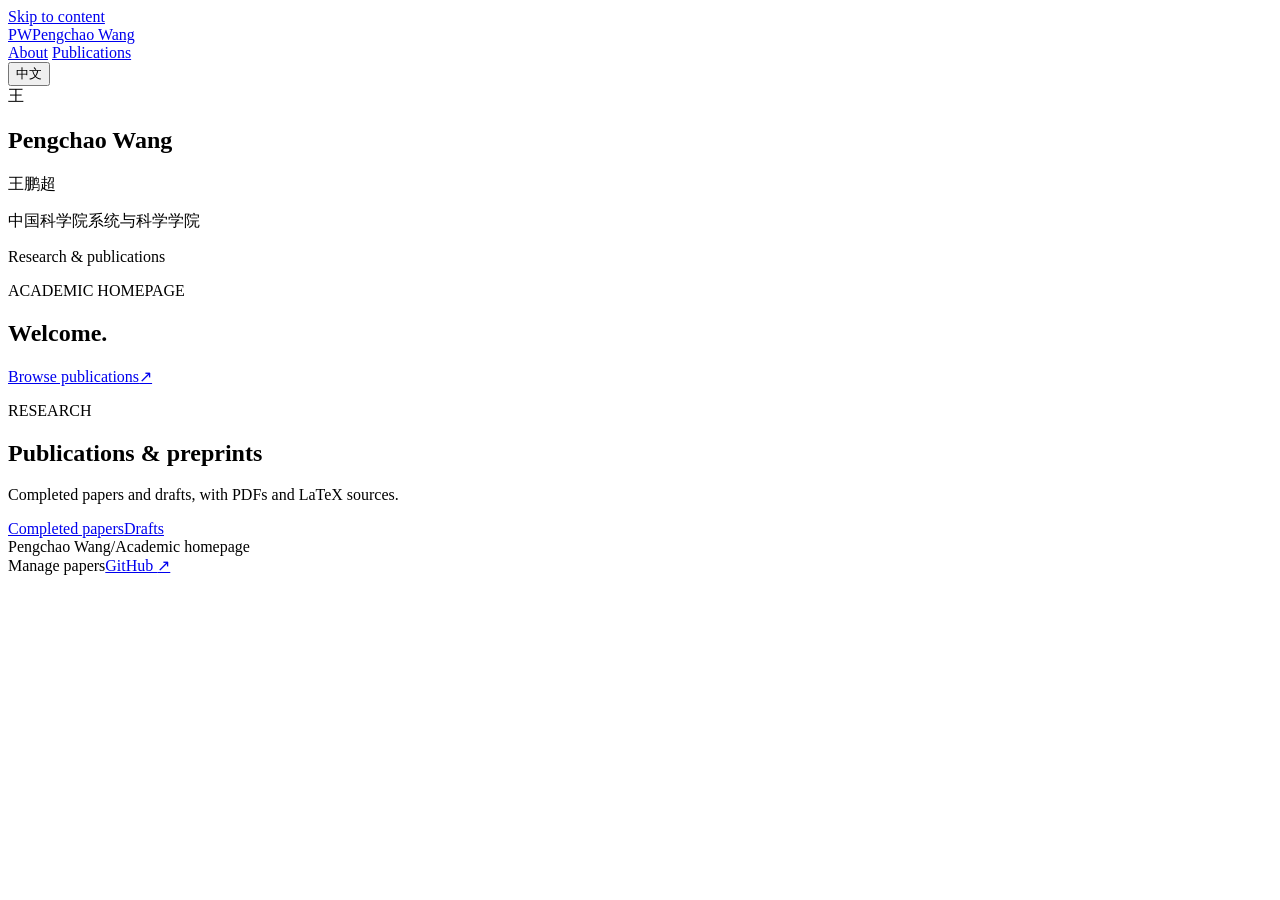
==== index.html @ 329891ac "Add files via upload" ====
<!doctype html>
<html lang="en">
<head>
  <meta charset="utf-8">
  <meta name="viewport" content="width=device-width,initial-scale=1">
  <meta name="description" content="Academic homepage of Pengchao Wang (王鹏超), with research papers and preprints.">
  <meta name="theme-color" content="#183f37">
  <title>Pengchao Wang · Research & Publications</title>
  <link rel="icon" href="assets/favicon.svg" type="image/svg+xml">
  <link rel="stylesheet" href="assets/style.css">
  <script src="profile.js" defer></script>
  <script src="publications.js" defer></script>
  <script src="assets/main.js" defer></script>
</head>
<body>
  <a class="skip-link" href="#main" data-text="skip">Skip to content</a>
  <header class="topbar">
    <a class="wordmark" href="#about" aria-label="Pengchao Wang homepage"><span class="mark" aria-hidden="true">PW</span><span id="header-name">Pengchao Wang</span></a>
    <div class="topbar-right">
      <nav aria-label="Main navigation" data-aria="nav">
        <a href="#about" data-text="navAbout">About</a>
        <a href="#publications" data-text="navPapers">Publications</a>
      </nav>
      <button id="language-button" class="language-button" type="button" aria-label="切换为中文">中文</button>
    </div>
  </header>
  <main id="main" class="layout">
    <aside class="profile-panel" aria-label="Profile" data-aria="profile">
      <div class="portrait" aria-hidden="true"><span>王</span><i></i></div>
      <h1 id="profile-name">Pengchao Wang</h1>
      <p id="alternate-name" class="alternate-name" lang="zh">王鹏超</p>
      <p id="affiliation" class="affiliation" lang="zh-CN">中国科学院系统与科学学院</p>
      <p id="role" class="role" hidden></p>
      <div id="profile-links" class="profile-links"></div>
      <div class="sidebar-note"><span class="note-line"></span><span data-text="sidebarNote">Research & publications</span></div>
    </aside>
    <div class="main-column">
      <section id="about" class="about-section" aria-labelledby="about-title">
        <p class="eyebrow" data-text="eyebrow">ACADEMIC HOMEPAGE</p>
        <h2 id="about-title" data-text="aboutTitle">Welcome.</h2>
        <p id="bio" class="bio"></p>
        <div id="research-interests" class="research-interests" hidden></div>
        <a class="text-link browse-link" href="#publications"><span data-text="browse">Browse publications</span><span aria-hidden="true">↗</span></a>
      </section>
      <section id="publications" class="publications-section" aria-labelledby="publications-title">
        <div class="section-heading"><div><p class="eyebrow" data-text="papersEyebrow">RESEARCH</p><h2 id="publications-title" data-text="papersTitle">Publications & preprints</h2></div><span id="paper-count" class="paper-count"></span></div>
        <p class="section-intro" data-text="papersIntro">Completed papers and drafts, with PDFs and LaTeX sources.</p>
        <nav class="category-nav" aria-label="Paper categories" data-aria="categories"><a href="#completed-papers" data-text="completedTitle">Completed papers</a><a href="#draft-papers" data-text="draftsTitle">Drafts</a></nav>
        <div id="publication-list"></div>
        <noscript><p>JavaScript is needed to display the paper list. You can also <a href="https://arxiv.org/search/?query=Pengchao+Wang&searchtype=author" rel="noopener noreferrer">find papers on arXiv</a>.</p></noscript>
      </section>
      <footer><span id="footer-name">Pengchao Wang</span><span class="footer-separator" aria-hidden="true">/</span><span data-text="footerNote">Academic homepage</span><div class="footer-links"><a id="manage-papers" rel="noopener noreferrer" target="_blank" data-text="manage">Manage papers</a><a href="https://github.com/Blowa-hub" rel="noopener noreferrer" target="_blank">GitHub <span aria-hidden="true">↗</span></a></div></footer>
    </div>
  </main>
  <dialog id="citation-dialog" aria-labelledby="citation-title"><div class="dialog-heading"><h2 id="citation-title" data-text="citationTitle">Cite this paper</h2><button id="close-citation" class="close-button" type="button" aria-label="Close" data-aria="close">×</button></div><p class="citation-note" data-text="citationNote">BibTeX</p><textarea id="citation-text" readonly aria-label="BibTeX citation" lang="en"></textarea><div class="dialog-bottom"><p id="copy-status" role="status" aria-live="polite"></p><button id="copy-citation" class="primary-button" type="button" data-text="copy">Copy citation</button></div></dialog>
</body>
</html>
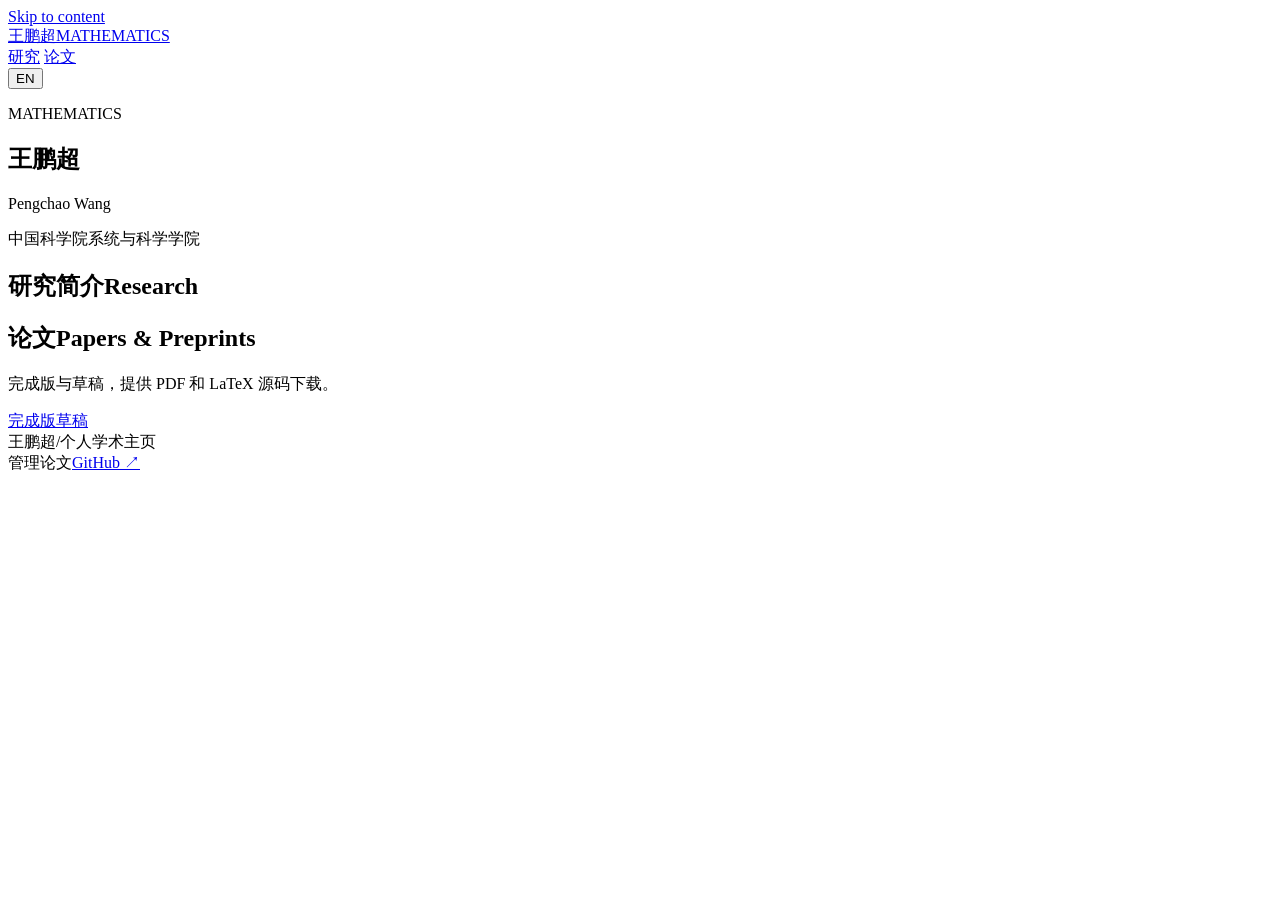
==== commit 07dfb9d9: "Add files via upload" ====
--- a/index.html
+++ b/index.html
@@ -1,11 +1,12 @@
 <!doctype html>
-<html lang="en">
+<html lang="zh-CN">
 <head>
   <meta charset="utf-8">
   <meta name="viewport" content="width=device-width,initial-scale=1">
   <meta name="description" content="Academic homepage of Pengchao Wang (王鹏超), with research papers and preprints.">
-  <meta name="theme-color" content="#183f37">
-  <title>Pengchao Wang · Research & Publications</title>
+  <meta name="theme-color" content="#2257a3">
+  <meta name="color-scheme" content="light">
+  <title>王鹏超 · Pengchao Wang</title>
   <link rel="icon" href="assets/favicon.svg" type="image/svg+xml">
   <link rel="stylesheet" href="assets/style.css">
   <script src="profile.js" defer></script>
@@ -15,41 +16,38 @@
 <body>
   <a class="skip-link" href="#main" data-text="skip">Skip to content</a>
   <header class="topbar">
-    <a class="wordmark" href="#about" aria-label="Pengchao Wang homepage"><span class="mark" aria-hidden="true">PW</span><span id="header-name">Pengchao Wang</span></a>
+    <a class="wordmark" href="#about" aria-label="王鹏超的学术主页"><span id="header-name">王鹏超</span><span class="brand-label" lang="en">MATHEMATICS</span></a>
     <div class="topbar-right">
       <nav aria-label="Main navigation" data-aria="nav">
-        <a href="#about" data-text="navAbout">About</a>
-        <a href="#publications" data-text="navPapers">Publications</a>
+        <a href="#about" data-text="navAbout">研究</a>
+        <a href="#publications" data-text="navPapers">论文</a>
       </nav>
-      <button id="language-button" class="language-button" type="button" aria-label="切换为中文">中文</button>
+      <button id="language-button" class="language-button" type="button" aria-label="Switch to English" lang="en">EN</button>
     </div>
   </header>
   <main id="main" class="layout">
     <aside class="profile-panel" aria-label="Profile" data-aria="profile">
-      <div class="portrait" aria-hidden="true"><span>王</span><i></i></div>
-      <h1 id="profile-name">Pengchao Wang</h1>
-      <p id="alternate-name" class="alternate-name" lang="zh">王鹏超</p>
+      <p class="eyebrow" lang="en">MATHEMATICS</p>
+      <h1 id="profile-name">王鹏超</h1>
+      <p id="alternate-name" class="alternate-name" lang="en">Pengchao Wang</p>
       <p id="affiliation" class="affiliation" lang="zh-CN">中国科学院系统与科学学院</p>
       <p id="role" class="role" hidden></p>
+      <div id="research-interests" class="research-interests" hidden></div>
       <div id="profile-links" class="profile-links"></div>
-      <div class="sidebar-note"><span class="note-line"></span><span data-text="sidebarNote">Research & publications</span></div>
     </aside>
     <div class="main-column">
       <section id="about" class="about-section" aria-labelledby="about-title">
-        <p class="eyebrow" data-text="eyebrow">ACADEMIC HOMEPAGE</p>
-        <h2 id="about-title" data-text="aboutTitle">Welcome.</h2>
+        <div class="section-heading"><h2 id="about-title"><span data-text="aboutTitle">研究简介</span><span class="section-subtitle" data-text="aboutSubtitle" lang="en">Research</span></h2></div>
         <p id="bio" class="bio"></p>
-        <div id="research-interests" class="research-interests" hidden></div>
-        <a class="text-link browse-link" href="#publications"><span data-text="browse">Browse publications</span><span aria-hidden="true">↗</span></a>
       </section>
       <section id="publications" class="publications-section" aria-labelledby="publications-title">
-        <div class="section-heading"><div><p class="eyebrow" data-text="papersEyebrow">RESEARCH</p><h2 id="publications-title" data-text="papersTitle">Publications & preprints</h2></div><span id="paper-count" class="paper-count"></span></div>
-        <p class="section-intro" data-text="papersIntro">Completed papers and drafts, with PDFs and LaTeX sources.</p>
-        <nav class="category-nav" aria-label="Paper categories" data-aria="categories"><a href="#completed-papers" data-text="completedTitle">Completed papers</a><a href="#draft-papers" data-text="draftsTitle">Drafts</a></nav>
+        <div class="section-heading"><h2 id="publications-title"><span data-text="papersTitle">论文</span><span class="section-subtitle" data-text="papersSubtitle" lang="en">Papers &amp; Preprints</span></h2><span id="paper-count" class="paper-count"></span></div>
+        <p class="section-intro" data-text="papersIntro">完成版与草稿，提供 PDF 和 LaTeX 源码下载。</p>
+        <nav class="category-nav" aria-label="论文分类" data-aria="categories"><a href="#completed-papers" data-text="completedTitle">完成版</a><a href="#draft-papers" data-text="draftsTitle">草稿</a></nav>
         <div id="publication-list"></div>
         <noscript><p>JavaScript is needed to display the paper list. You can also <a href="https://arxiv.org/search/?query=Pengchao+Wang&searchtype=author" rel="noopener noreferrer">find papers on arXiv</a>.</p></noscript>
       </section>
-      <footer><span id="footer-name">Pengchao Wang</span><span class="footer-separator" aria-hidden="true">/</span><span data-text="footerNote">Academic homepage</span><div class="footer-links"><a id="manage-papers" rel="noopener noreferrer" target="_blank" data-text="manage">Manage papers</a><a href="https://github.com/Blowa-hub" rel="noopener noreferrer" target="_blank">GitHub <span aria-hidden="true">↗</span></a></div></footer>
+      <footer><span id="footer-name">王鹏超</span><span class="footer-separator" aria-hidden="true">/</span><span data-text="footerNote">个人学术主页</span><div class="footer-links"><a id="manage-papers" rel="noopener noreferrer" target="_blank" data-text="manage">管理论文</a><a href="https://github.com/Blowa-hub" rel="noopener noreferrer" target="_blank">GitHub <span aria-hidden="true">↗</span></a></div></footer>
     </div>
   </main>
   <dialog id="citation-dialog" aria-labelledby="citation-title"><div class="dialog-heading"><h2 id="citation-title" data-text="citationTitle">Cite this paper</h2><button id="close-citation" class="close-button" type="button" aria-label="Close" data-aria="close">×</button></div><p class="citation-note" data-text="citationNote">BibTeX</p><textarea id="citation-text" readonly aria-label="BibTeX citation" lang="en"></textarea><div class="dialog-bottom"><p id="copy-status" role="status" aria-live="polite"></p><button id="copy-citation" class="primary-button" type="button" data-text="copy">Copy citation</button></div></dialog>
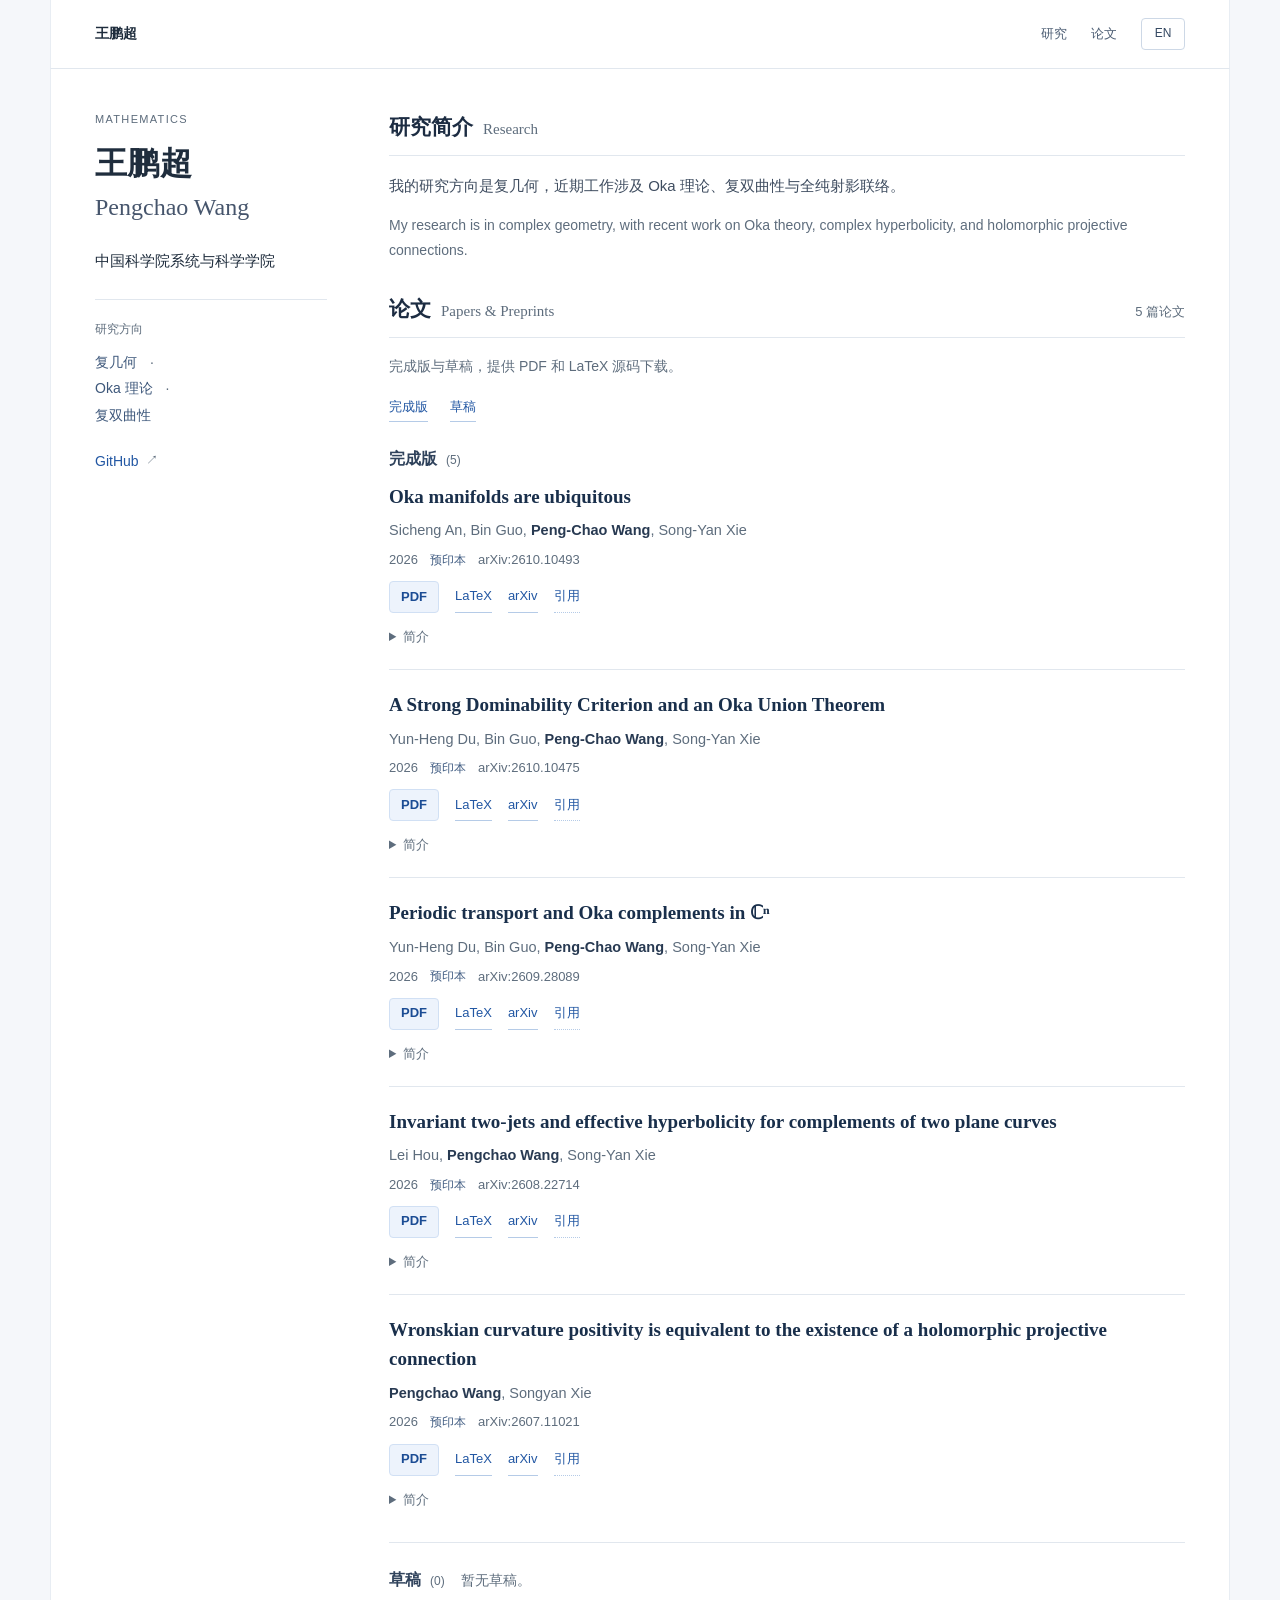
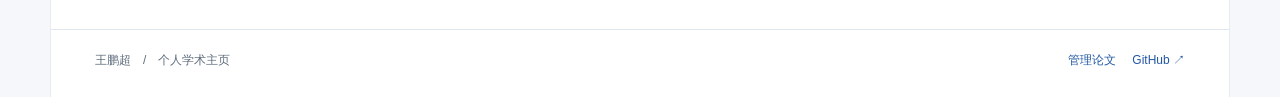
==== commit 2eef53ad: "Add files via upload" ====
--- a/index.html
+++ b/index.html
@@ -1,55 +1,587 @@
-<!doctype html>
-<html lang="zh-CN">
-<head>
-  <meta charset="utf-8">
-  <meta name="viewport" content="width=device-width,initial-scale=1">
-  <meta name="description" content="Academic homepage of Pengchao Wang (王鹏超), with research papers and preprints.">
-  <meta name="theme-color" content="#2257a3">
-  <meta name="color-scheme" content="light">
-  <title>王鹏超 · Pengchao Wang</title>
-  <link rel="icon" href="assets/favicon.svg" type="image/svg+xml">
-  <link rel="stylesheet" href="assets/style.css">
-  <script src="profile.js" defer></script>
-  <script src="publications.js" defer></script>
-  <script src="assets/main.js" defer></script>
-</head>
-<body>
-  <a class="skip-link" href="#main" data-text="skip">Skip to content</a>
-  <header class="topbar">
-    <a class="wordmark" href="#about" aria-label="王鹏超的学术主页"><span id="header-name">王鹏超</span><span class="brand-label" lang="en">MATHEMATICS</span></a>
-    <div class="topbar-right">
-      <nav aria-label="Main navigation" data-aria="nav">
-        <a href="#about" data-text="navAbout">研究</a>
-        <a href="#publications" data-text="navPapers">论文</a>
-      </nav>
-      <button id="language-button" class="language-button" type="button" aria-label="Switch to English" lang="en">EN</button>
-    </div>
-  </header>
-  <main id="main" class="layout">
-    <aside class="profile-panel" aria-label="Profile" data-aria="profile">
-      <p class="eyebrow" lang="en">MATHEMATICS</p>
-      <h1 id="profile-name">王鹏超</h1>
-      <p id="alternate-name" class="alternate-name" lang="en">Pengchao Wang</p>
-      <p id="affiliation" class="affiliation" lang="zh-CN">中国科学院系统与科学学院</p>
-      <p id="role" class="role" hidden></p>
-      <div id="research-interests" class="research-interests" hidden></div>
-      <div id="profile-links" class="profile-links"></div>
-    </aside>
-    <div class="main-column">
-      <section id="about" class="about-section" aria-labelledby="about-title">
-        <div class="section-heading"><h2 id="about-title"><span data-text="aboutTitle">研究简介</span><span class="section-subtitle" data-text="aboutSubtitle" lang="en">Research</span></h2></div>
-        <p id="bio" class="bio"></p>
-      </section>
-      <section id="publications" class="publications-section" aria-labelledby="publications-title">
-        <div class="section-heading"><h2 id="publications-title"><span data-text="papersTitle">论文</span><span class="section-subtitle" data-text="papersSubtitle" lang="en">Papers &amp; Preprints</span></h2><span id="paper-count" class="paper-count"></span></div>
-        <p class="section-intro" data-text="papersIntro">完成版与草稿，提供 PDF 和 LaTeX 源码下载。</p>
-        <nav class="category-nav" aria-label="论文分类" data-aria="categories"><a href="#completed-papers" data-text="completedTitle">完成版</a><a href="#draft-papers" data-text="draftsTitle">草稿</a></nav>
-        <div id="publication-list"></div>
-        <noscript><p>JavaScript is needed to display the paper list. You can also <a href="https://arxiv.org/search/?query=Pengchao+Wang&searchtype=author" rel="noopener noreferrer">find papers on arXiv</a>.</p></noscript>
-      </section>
-      <footer><span id="footer-name">王鹏超</span><span class="footer-separator" aria-hidden="true">/</span><span data-text="footerNote">个人学术主页</span><div class="footer-links"><a id="manage-papers" rel="noopener noreferrer" target="_blank" data-text="manage">管理论文</a><a href="https://github.com/Blowa-hub" rel="noopener noreferrer" target="_blank">GitHub <span aria-hidden="true">↗</span></a></div></footer>
-    </div>
-  </main>
-  <dialog id="citation-dialog" aria-labelledby="citation-title"><div class="dialog-heading"><h2 id="citation-title" data-text="citationTitle">Cite this paper</h2><button id="close-citation" class="close-button" type="button" aria-label="Close" data-aria="close">×</button></div><p class="citation-note" data-text="citationNote">BibTeX</p><textarea id="citation-text" readonly aria-label="BibTeX citation" lang="en"></textarea><div class="dialog-bottom"><p id="copy-status" role="status" aria-live="polite"></p><button id="copy-citation" class="primary-button" type="button" data-text="copy">Copy citation</button></div></dialog>
-</body>
-</html>
+<!doctype html>
+<html lang="zh-CN">
+<head>
+  <meta charset="utf-8">
+  <meta name="viewport" content="width=device-width,initial-scale=1">
+  <meta name="description" content="Academic homepage of Pengchao Wang (王鹏超), with research papers and preprints.">
+  <meta name="theme-color" content="#2257a3">
+  <meta name="color-scheme" content="light">
+  <title>王鹏超 · Pengchao Wang</title>
+  <link rel="icon" href="[data-uri]" type="image/svg+xml">
+  <style>
+:root {
+  --page: #f5f7fa;
+  --paper: #ffffff;
+  --ink: #1f2d3d;
+  --muted: #5e6d7d;
+  --blue: #2257a3;
+  --line: #e1e7ee;
+  --soft: #edf3fc;
+  --serif: Georgia, "Times New Roman", serif;
+  --sans: -apple-system, BlinkMacSystemFont, "Segoe UI", "Microsoft YaHei", "PingFang SC", Arial, sans-serif;
+}
+
+* { box-sizing: border-box; }
+html { scroll-padding-top: 24px; }
+body {
+  margin: 0;
+  background: var(--page);
+  color: var(--ink);
+  font-family: var(--sans);
+  font-size: 15px;
+  line-height: 1.8;
+}
+a { color: var(--blue); text-decoration: none; text-underline-offset: 4px; }
+a:hover { text-decoration: underline; }
+button, textarea { font: inherit; }
+button { cursor: pointer; }
+a, button, summary { touch-action: manipulation; }
+:focus-visible { outline: 2px solid var(--blue); outline-offset: 4px; }
+::selection { background: #dbe8fb; }
+[hidden] { display: none !important; }
+
+.skip-link {
+  position: fixed;
+  left: 20px;
+  top: -100px;
+  z-index: 10;
+  background: var(--blue);
+  color: #fff;
+  padding: 9px 16px;
+}
+.skip-link:focus { top: 12px; }
+
+.topbar, .layout, .site-footer {
+  max-width: 1180px;
+  margin: 0 auto;
+  background: var(--paper);
+  border-inline: 1px solid #e8edf3;
+}
+.topbar {
+  display: flex;
+  justify-content: space-between;
+  align-items: center;
+  gap: 24px;
+  padding: 18px 44px;
+  border-bottom: 1px solid var(--line);
+}
+.wordmark {
+  display: inline-flex;
+  align-items: center;
+  gap: 10px;
+  color: var(--ink);
+  font-size: 14px;
+  font-weight: 600;
+}
+.wordmark:hover { text-decoration: none; }
+.brand-label { color: var(--muted); font-size: 10px; font-weight: 400; letter-spacing: .08em; }
+.mark {
+  display: grid;
+  place-items: center;
+  width: 28px;
+  height: 28px;
+  background: var(--soft);
+  border-radius: 4px;
+  color: var(--blue);
+  font-size: 11px;
+  letter-spacing: .02em;
+}
+.topbar-right { display: flex; align-items: center; gap: 24px; }
+.topbar nav { display: flex; align-items: center; gap: 24px; font-size: 13px; }
+.topbar nav a { color: #4d5e74; }
+.topbar nav a:hover { color: var(--blue); }
+.language-button {
+  min-width: 44px;
+  min-height: 32px;
+  padding: 3px 10px;
+  border: 1px solid #cdd8e6;
+  border-radius: 4px;
+  background: #fff;
+  color: #344862;
+  font-size: 12px;
+}
+.language-button:hover { background: var(--soft); border-color: #9db8dd; }
+
+.layout {
+  display: grid;
+  grid-template-columns: minmax(0, 232px) minmax(0, 1fr);
+  gap: 62px;
+  min-height: calc(100vh - 145px);
+  padding: 42px 44px 36px;
+}
+.profile-panel { align-self: start; position: sticky; top: 30px; }
+.eyebrow {
+  margin: 0 0 12px;
+  color: var(--muted);
+  font-size: 11px;
+  font-weight: 500;
+  line-height: 1.6;
+  letter-spacing: .12em;
+}
+.profile-panel h1 {
+  margin: 0;
+  font-size: 32px;
+  line-height: 1.4;
+  font-weight: 600;
+  letter-spacing: .015em;
+  overflow-wrap: anywhere;
+}
+.alternate-name {
+  margin: 4px 0 22px;
+  color: #46556c;
+  font-family: var(--serif);
+  font-size: 24px;
+  line-height: 1.5;
+}
+.alternate-name:lang(zh) { font-family: var(--sans); font-size: 24px; }
+.affiliation { margin: 0; font-size: 15px; line-height: 1.85; overflow-wrap: anywhere; }
+.role { margin: 8px 0 0; color: var(--muted); font-size: 14px; }
+.profile-research { margin-top: 24px; padding-top: 19px; border-top: 1px solid var(--line); }
+.profile-caption { margin: 0 0 8px; color: var(--muted); font-size: 12px; }
+.profile-research .research-interests { display: block; margin-top: 0; padding-top: 0; border-top: 0; }
+.profile-research .interest-tag { display: block; font-size: 14px; line-height: 1.9; }
+.profile-research .interest-tag::after { content: none; }
+.research-interests {
+  display: flex;
+  flex-wrap: wrap;
+  gap: 5px 10px;
+  margin-top: 20px;
+  padding-top: 18px;
+  border-top: 1px solid var(--line);
+}
+.interest-tag { color: #3e587b; font-size: 13px; line-height: 1.7; }
+.interest-tag:not(:last-child)::after { content: " ·"; margin-left: 9px; color: var(--muted); }
+.profile-links {
+  display: flex;
+  flex-direction: column;
+  align-items: flex-start;
+  gap: 6px;
+  margin-top: 20px;
+  font-size: 14px;
+  overflow-wrap: anywhere;
+}
+.profile-links a { display: inline-flex; align-items: center; gap: 7px; }
+.external-arrow { color: var(--muted); font-size: 12px; }
+
+.main-column { min-width: 0; }
+.about-section { padding: 0 0 30px; }
+.about-section > h2, .section-heading {
+  padding-bottom: 12px;
+  border-bottom: 1px solid var(--line);
+  margin-bottom: 16px;
+}
+.about-section h2, .section-heading h2 {
+  margin-top: 0;
+  color: #1c2c42;
+  font-family: var(--sans);
+  font-size: 21px;
+  font-weight: 600;
+  line-height: 1.5;
+  letter-spacing: 0;
+}
+.section-heading h2 { margin-bottom: 0; }
+.section-subtitle {
+  display: inline-block;
+  margin-left: 10px;
+  color: var(--muted);
+  font-family: var(--serif);
+  font-size: 15px;
+  font-weight: 400;
+  line-height: 1.6;
+  letter-spacing: 0;
+}
+.bio { margin: 0; font-size: 15px; line-height: 1.9; color: #3f4d60; }
+.alternate-bio { margin: 13px 0 0; color: var(--muted); font-size: 14px; line-height: 1.8; }
+.bio + .bio { margin-top: 12px; }
+.about-section .research-interests { margin-top: 16px; padding-top: 0; border: 0; }
+.text-link { display: inline-flex; align-items: center; gap: 9px; font-size: 14px; }
+.publications-section { padding-top: 0; }
+.section-heading { display: flex; justify-content: space-between; align-items: baseline; gap: 16px; }
+.section-heading .eyebrow { margin-bottom: 6px; }
+.paper-count { color: var(--muted); font-size: 13px; white-space: nowrap; }
+.section-intro { margin: 0 0 16px; color: var(--muted); font-size: 14px; line-height: 1.8; }
+
+.category-nav {
+  display: flex;
+  flex-wrap: wrap;
+  gap: 22px;
+  margin: 0 0 24px;
+  font-size: 13px;
+}
+.category-nav a { padding-bottom: 3px; border-bottom: 1px solid #b5cbe7; }
+.category-nav a:hover { border-color: var(--blue); text-decoration: none; }
+.category-heading { display: flex; align-items: baseline; gap: 9px; margin-bottom: 10px; }
+.category-heading h3 { margin: 0; color: #30435c; font-size: 16px; font-weight: 600; line-height: 1.6; }
+.category-count { color: var(--muted); font-size: 12px; line-height: 1.5; }
+.category-count::before { content: "("; }
+.category-count::after { content: ")"; }
+.paper-category + .paper-category { margin-top: 30px; padding-top: 24px; border-top: 1px solid var(--line); }
+.paper-category.is-empty { display: flex; flex-wrap: wrap; align-items: baseline; gap: 16px; }
+.paper-category.is-empty .category-heading { margin-bottom: 0; }
+.paper-category.is-empty .category-empty { padding: 0; }
+.category-empty, .empty-state { margin: 0; padding: 4px 0 10px; font-size: 14px; color: var(--muted); }
+
+.year-group { margin: 0; padding: 0; }
+.year-group + .year-group { margin-top: 24px; }
+.year-label {
+  margin: 0 0 14px;
+  color: var(--muted);
+  font-family: var(--sans);
+  font-size: 13px;
+  font-weight: 500;
+  line-height: 1.5;
+}
+.year-label { position: absolute; width: 1px; height: 1px; padding: 0; margin: -1px; overflow: hidden; clip-path: inset(50%); white-space: nowrap; }
+.paper { padding: 0 0 20px; }
+.paper + .paper { padding-top: 20px; border-top: 1px solid var(--line); }
+.paper:last-child { padding-bottom: 0; }
+.paper-title {
+  margin: 0 0 7px;
+  color: #192f4b;
+  font-family: var(--serif);
+  font-size: 19px;
+  font-weight: 600;
+  line-height: 1.55;
+  overflow-wrap: anywhere;
+}
+.paper-title a { color: inherit; }
+.paper-title a:hover { color: var(--blue); }
+.authors { margin: 0 0 6px; color: var(--muted); font-size: 14.5px; line-height: 1.7; }
+.authors strong { color: #283a52; font-weight: 600; }
+.publication-meta {
+  display: flex;
+  align-items: center;
+  flex-wrap: wrap;
+  gap: 5px 12px;
+  margin-bottom: 10px;
+  color: var(--muted);
+  font-size: 13px;
+  line-height: 1.7;
+}
+.status-badge { color: #405c82; font-size: 12px; }
+.nonpublic-badge { color: #7b592b; }
+.nonpublic-note { color: #645f56; font-size: 12px; line-height: 1.7; }
+.paper-actions { display: flex; align-items: center; flex-wrap: wrap; gap: 8px 16px; }
+.paper-link, .cite-button {
+  display: inline-flex;
+  align-items: center;
+  justify-content: center;
+  min-height: 32px;
+  padding: 3px 0;
+  border: 0;
+  border-bottom: 1px solid #b5cbe7;
+  border-radius: 0;
+  background: transparent;
+  color: var(--blue);
+  font-size: 13px;
+  line-height: 1.6;
+}
+.paper-link:hover, .cite-button:hover { border-color: var(--blue); text-decoration: none; }
+.paper-link[data-kind="pdf"] {
+  padding: 3px 11px;
+  border: 1px solid #d1e0f4;
+  border-radius: 4px;
+  background: var(--soft);
+  color: #1b4c94;
+  font-weight: 600;
+}
+.paper-link[data-kind="pdf"]:hover { background: #dfeafa; border-color: #a9c4e7; }
+.cite-button { border-bottom-style: dotted; }
+.abstract { margin-top: 12px; color: #4d5e73; font-size: 14px; line-height: 1.85; }
+.abstract summary { width: fit-content; color: var(--muted); font-size: 13px; cursor: pointer; list-style-position: inside; }
+.abstract summary:hover { color: var(--blue); }
+.abstract p {
+  margin: 10px 0 0;
+  padding: 11px 15px;
+  border-left: 2px solid #cbdcf2;
+  background: #f7f9fc;
+  overflow-wrap: anywhere;
+}
+
+footer {
+  display: flex;
+  align-items: center;
+  flex-wrap: wrap;
+  gap: 8px 12px;
+  padding: 20px 44px 26px;
+  border-top: 1px solid var(--line);
+  color: var(--muted);
+  font-size: 12px;
+}
+.footer-separator { color: var(--muted); }
+.footer-links { display: flex; flex-wrap: wrap; gap: 16px; margin-left: auto; }
+.footer-links a { font-size: 12px; }
+
+dialog {
+  width: min(650px, calc(100% - 32px));
+  padding: 26px;
+  border: 1px solid #cbd7e5;
+  border-radius: 6px;
+  background: #fff;
+  color: var(--ink);
+  box-shadow: 0 20px 70px #1f385e26;
+}
+dialog::backdrop { background: #152b4659; }
+.dialog-heading { display: flex; align-items: center; justify-content: space-between; gap: 18px; }
+.dialog-heading h2 { margin: 0; font-size: 22px; font-weight: 600; line-height: 1.5; }
+.close-button { padding: 3px 9px; border: 0; background: transparent; color: var(--muted); font-size: 28px; line-height: 1; }
+.citation-note { margin: 18px 0 8px; color: var(--muted); font-size: 13px; }
+#citation-text {
+  width: 100%;
+  min-height: 230px;
+  resize: vertical;
+  padding: 14px;
+  border: 1px solid #d4deeb;
+  border-radius: 4px;
+  background: #f7f9fc;
+  color: var(--ink);
+  font: 13px/1.7 ui-monospace, Consolas, monospace;
+}
+.dialog-bottom { display: flex; align-items: center; justify-content: space-between; gap: 20px; margin-top: 16px; }
+.dialog-bottom p { margin: 0; color: var(--muted); font-size: 13px; }
+.primary-button { flex-shrink: 0; min-height: 36px; padding: 6px 15px; border: 1px solid var(--blue); border-radius: 4px; background: var(--blue); color: #fff; font-size: 13px; }
+.primary-button:hover { background: #194784; border-color: #194784; }
+
+@media (max-width: 1080px) {
+  .topbar, .site-footer { padding-inline: 32px; }
+  .layout { grid-template-columns: minmax(0, 220px) minmax(0, 1fr); gap: 42px; padding: 36px 32px; }
+  .profile-panel h1 { font-size: 30px; }
+  .alternate-name { font-size: 23px; }
+  .paper-title { font-size: 19px; }
+}
+
+@media (max-width: 850px) {
+  body { background: #fff; }
+  .topbar, .layout, .site-footer { border-inline: 0; }
+  .topbar { padding: 16px 28px; }
+  .layout { display: block; padding: 30px 28px; }
+  .site-footer { padding-inline: 28px; }
+  .profile-panel {
+    position: static;
+    display: grid;
+    grid-template-columns: minmax(0, 1fr) minmax(0, .9fr);
+    column-gap: 28px;
+    padding-bottom: 24px;
+    margin-bottom: 28px;
+    border-bottom: 1px solid var(--line);
+  }
+  .profile-panel > .eyebrow { grid-column: 1 / -1; margin-bottom: 9px; }
+  .profile-panel h1 { grid-column: 1; font-size: 30px; }
+  .alternate-name { grid-column: 1; margin: 2px 0 0; font-size: 23px; }
+  .affiliation { grid-column: 2; grid-row: 2 / 4; align-self: center; font-size: 14px; }
+  .role { grid-column: 2; margin-top: 5px; }
+  .profile-panel .research-interests { grid-column: 1 / -1; margin-top: 16px; padding-top: 0; border: 0; }
+  .profile-panel .profile-research { grid-column: 1 / -1; margin-top: 16px; padding-top: 0; border: 0; }
+  .profile-panel .profile-research .research-interests { margin-top: 0; display: flex; gap: 5px 16px; }
+  .profile-links { grid-column: 1 / -1; flex-direction: row; flex-wrap: wrap; gap: 8px 20px; margin-top: 12px; }
+  .about-section { padding-bottom: 26px; }
+  .paper-title { font-size: 20px; }
+}
+
+@media (max-width: 550px) {
+  .topbar { flex-wrap: wrap; gap: 10px 16px; padding: 14px 20px; }
+  .wordmark { font-size: 13px; gap: 8px; }
+  .topbar-right { margin-left: auto; gap: 16px; }
+  .topbar nav { gap: 16px; font-size: 12px; }
+  .language-button { font-size: 12px; min-width: 40px; padding-inline: 8px; }
+  .layout { padding: 26px 20px; }
+  .site-footer { padding-inline: 20px; }
+  .profile-panel { display: block; padding-bottom: 22px; margin-bottom: 24px; }
+  .profile-panel h1 { font-size: 30px; }
+  .alternate-name { margin: 2px 0 12px; font-size: 22px; }
+  .affiliation { font-size: 14px; }
+  .profile-panel .research-interests { margin-top: 14px; }
+  .profile-panel .profile-research .research-interests { margin-top: 0; }
+  .profile-links { margin-top: 12px; font-size: 13px; gap: 8px 18px; }
+  .about-section h2, .section-heading h2 { font-size: 20px; }
+  .section-subtitle { margin-left: 8px; font-size: 14px; }
+  .section-heading { gap: 12px; }
+  .paper-count { font-size: 12px; }
+  .category-nav { gap: 20px; margin-bottom: 20px; }
+  .paper-title { font-size: 19px; }
+  .paper-actions { gap: 8px 14px; }
+  .paper + .paper { padding-top: 19px; }
+  .paper { padding-bottom: 19px; }
+  .abstract p { padding: 10px 12px; }
+  .footer-links { margin-left: 0; flex-basis: 100%; gap: 18px; }
+  dialog { padding: 20px; }
+  .dialog-heading h2 { font-size: 20px; }
+  .dialog-bottom { align-items: flex-start; gap: 12px; }
+}
+
+@media (max-width: 360px) {
+  .topbar nav { gap: 12px; }
+  .section-subtitle { display: block; margin: 3px 0 0; }
+  .section-heading { align-items: flex-start; }
+}
+
+@media (max-width: 420px) {
+  .brand-label { display: none; }
+}
+
+@media (prefers-reduced-motion: reduce) {
+  html { scroll-behavior: auto; }
+}
+
+@media print {
+  body { background: #fff; font-size: 10.5pt; }
+  .topbar, .skip-link, .category-nav, .paper-actions, footer, dialog { display: none !important; }
+  .layout { display: grid; max-width: none; min-height: 0; padding: 0; border: 0; grid-template-columns: 185px minmax(0, 1fr); gap: 30px; }
+  .profile-panel { display: block; position: static; border: 0; padding: 0; margin: 0; }
+  .profile-panel h1 { font-size: 23pt; }
+  .alternate-name { font-size: 17pt; }
+  .affiliation, .bio, .authors { font-size: 10.5pt; }
+  .profile-panel .research-interests { margin-top: 12px; }
+  .profile-links { flex-direction: column; margin-top: 12px; }
+  .section-heading h2, .about-section h2 { font-size: 14pt; }
+  .section-subtitle { font-size: 10pt; }
+  .paper-title { font-size: 12pt; }
+  .paper { break-inside: avoid; }
+  .abstract { display: none; }
+  a { color: inherit; }
+}
+
+</style>
+  <script src="profile.js" defer></script>
+  <script src="publications.js" defer></script>
+  
+</head>
+<body>
+  <a class="skip-link" href="#main" data-text="skip">Skip to content</a>
+  <header class="topbar">
+    <a class="wordmark" href="#about" aria-label="王鹏超的学术主页"><span id="header-name">王鹏超</span></a>
+    <div class="topbar-right">
+      <nav aria-label="Main navigation" data-aria="nav">
+        <a href="#about" data-text="navAbout">研究</a>
+        <a href="#publications" data-text="navPapers">论文</a>
+      </nav>
+      <button id="language-button" class="language-button" type="button" aria-label="Switch to English" lang="en">EN</button>
+    </div>
+  </header>
+  <main id="main" class="layout">
+    <aside class="profile-panel" aria-label="Profile" data-aria="profile">
+      <p class="eyebrow" lang="en">MATHEMATICS</p>
+      <h1 id="profile-name">王鹏超</h1>
+      <p id="alternate-name" class="alternate-name" lang="en">Pengchao Wang</p>
+      <p id="affiliation" class="affiliation" lang="zh-CN">中国科学院系统与科学学院</p>
+      <p id="role" class="role" hidden></p>
+      <div class="profile-research"><p class="profile-caption" data-text="interestsLabel">研究方向</p><div id="research-interests" class="research-interests" hidden></div></div>
+      <div id="profile-links" class="profile-links"></div>
+    </aside>
+    <div class="main-column">
+      <section id="about" class="about-section" aria-labelledby="about-title">
+        <div class="section-heading"><h2 id="about-title"><span data-text="aboutTitle">研究简介</span><span class="section-subtitle" data-text="aboutSubtitle" lang="en">Research</span></h2></div>
+        <p id="bio" class="bio"></p>
+        <p id="alternate-bio" class="alternate-bio" lang="en" hidden></p>
+      </section>
+      <section id="publications" class="publications-section" aria-labelledby="publications-title">
+        <div class="section-heading"><h2 id="publications-title"><span data-text="papersTitle">论文</span><span class="section-subtitle" data-text="papersSubtitle" lang="en">Papers &amp; Preprints</span></h2><span id="paper-count" class="paper-count"></span></div>
+        <p class="section-intro" data-text="papersIntro">完成版与草稿，提供 PDF 和 LaTeX 源码下载。</p>
+        <nav class="category-nav" aria-label="论文分类" data-aria="categories"><a href="#completed-papers" data-text="completedTitle">完成版</a><a href="#draft-papers" data-text="draftsTitle">草稿</a></nav>
+        <div id="publication-list"></div>
+        <noscript><p>JavaScript is needed to display the paper list. You can also <a href="https://arxiv.org/search/?query=Pengchao+Wang&searchtype=author" rel="noopener noreferrer">find papers on arXiv</a>.</p></noscript>
+      </section>
+    </div>
+  </main>
+  <footer class="site-footer"><span id="footer-name">王鹏超</span><span class="footer-separator" aria-hidden="true">/</span><span data-text="footerNote">个人学术主页</span><div class="footer-links"><a id="manage-papers" rel="noopener noreferrer" target="_blank" data-text="manage">管理论文</a><a href="https://github.com/Blowa-hub" rel="noopener noreferrer" target="_blank">GitHub <span aria-hidden="true">↗</span></a></div></footer>
+  <dialog id="citation-dialog" aria-labelledby="citation-title"><div class="dialog-heading"><h2 id="citation-title" data-text="citationTitle">Cite this paper</h2><button id="close-citation" class="close-button" type="button" aria-label="Close" data-aria="close">×</button></div><p class="citation-note" data-text="citationNote">BibTeX</p><textarea id="citation-text" readonly aria-label="BibTeX citation" lang="en"></textarea><div class="dialog-bottom"><p id="copy-status" role="status" aria-live="polite"></p><button id="copy-citation" class="primary-button" type="button" data-text="copy">Copy citation</button></div></dialog>
+<script>
+document.addEventListener("DOMContentLoaded", () => {
+(() => {
+  "use strict";
+  const profile = window.PROFILE || {};
+  const papers = Array.isArray(window.PUBLICATIONS) ? window.PUBLICATIONS : [];
+  const translations = {
+    en: { skip: "Skip to content", nav: "Main navigation", navAbout: "About", navPapers: "Publications", profile: "Profile", sidebarNote: "Research & publications", eyebrow: "ACADEMIC HOMEPAGE", aboutTitle: "Welcome.", browse: "Browse publications", papersEyebrow: "RESEARCH", papersTitle: "Publications & preprints", papersIntro: "Papers, preprints, and links to the full text.", footerNote: "Academic homepage", citationTitle: "Cite this paper", citationNote: "BibTeX", close: "Close", copy: "Copy citation", copied: "Citation copied.", copyFallback: "Select the citation and press Ctrl+C (⌘C on Mac).", abstract: "Abstract", cite: "Cite", empty: "The publication list is being prepared.", paperSingular: "paper", paperPlural: "papers", undated: "Undated", email: "Email", scholar: "Google Scholar" },
+    zh: { skip: "跳至正文", nav: "主导航", navAbout: "关于", navPapers: "论文", profile: "个人资料", sidebarNote: "研究与论文", eyebrow: "个人学术主页", aboutTitle: "欢迎。", browse: "浏览论文", papersEyebrow: "学术研究", papersTitle: "论文与预印本", papersIntro: "研究论文、预印本及全文链接。", footerNote: "个人学术主页", citationTitle: "引用这篇论文", citationNote: "BibTeX 引用格式", close: "关闭", copy: "复制引用", copied: "已复制引用。", copyFallback: "请选择引用文字，按 Ctrl+C（Mac 使用 ⌘C）复制。", abstract: "摘要", cite: "引用", empty: "论文列表正在整理。", paperSingular: "篇论文", paperPlural: "篇论文", undated: "未标年份", email: "电子邮箱", scholar: "Google Scholar" }
+  };
+  let language = profile.defaultLanguage === "zh" ? "zh" : "en";
+  translations.en.abstract = "Summary";
+  translations.zh.abstract = "简介";
+  Object.assign(translations.en, { papersIntro: "Completed papers and drafts, with PDFs and LaTeX sources.", categories: "Paper categories", completedTitle: "Completed papers", draftsTitle: "Drafts", completedEmpty: "No completed papers listed yet.", draftsEmpty: "No drafts shared yet.", manage: "Manage papers", nonpublic: "Non-public", nonpublicNote: "No arXiv link; attachments are public." });
+  Object.assign(translations.zh, { papersIntro: "按完成版与草稿分类，提供 PDF、LaTeX 源文件及可选的 arXiv 链接。", categories: "论文分类", completedTitle: "完成版", draftsTitle: "草稿", completedEmpty: "暂无完成版论文。", draftsEmpty: "暂无公开的草稿。", manage: "管理论文", nonpublic: "非公开", nonpublicNote: "未提供 arXiv 链接；附件仍公开下载。" });
+  Object.assign(translations.en, { navAbout: "Research", aboutTitle: "Research", aboutSubtitle: "研究简介", papersTitle: "Papers", papersSubtitle: "论文与预印本", papersIntro: "Completed papers and drafts, with PDF and LaTeX downloads.", interestsLabel: "Research areas" });
+  Object.assign(translations.zh, { navAbout: "研究", aboutTitle: "研究简介", aboutSubtitle: "Research", papersTitle: "论文", papersSubtitle: "Papers & Preprints", papersIntro: "完成版与草稿，提供 PDF 和 LaTeX 源码下载。", draftsEmpty: "暂无草稿。", interestsLabel: "研究方向" });
+  try { const saved = localStorage.getItem("academic-homepage-language"); if (saved === "en" || saved === "zh") language = saved; } catch (_) {}
+  const el = (tag, className, text) => { const node = document.createElement(tag); if (className) node.className = className; if (text !== undefined) node.textContent = text; return node; };
+  const localized = value => typeof value === "string" ? value : value?.[language] || value?.en || value?.zh || "";
+  const normalizeName = name => String(name).toLowerCase().replace(/[\s-]/g, "");
+  const safeURL = value => { if (typeof value !== "string" || !value.trim()) return null; try { const url = new URL(value, window.location.href); return ["http:", "https:", "file:"].includes(url.protocol) && !/^\s*\/\//.test(value) ? url : null; } catch (_) { return null; } };
+  const makeLink = (label, href, className) => { const url = safeURL(href); if (!url) return null; const link = el("a", className, label); link.href = href; if (url.origin !== window.location.origin) { link.target = "_blank"; link.rel = "noopener noreferrer"; } return link; };
+  function showCitation(paper, trigger) { const dialog = document.getElementById("citation-dialog"); document.getElementById("citation-text").value = paper.bibtex; document.getElementById("copy-status").textContent = ""; dialog.returnFocus = trigger; dialog.showModal(); }
+  function renderPaper(paper) {
+    const t = translations[language];
+    const article = el("article", "paper");
+    const heading = el("h5", "paper-title");
+    heading.lang = typeof paper.title === "string" ? "en" : language;
+    const title = localized(paper.title);
+    heading.append(makeLink(title, paper.links?.arxiv || paper.links?.doi || paper.links?.pdf, "") || el("span", "", title));
+    article.append(heading);
+    const authors = el("p", "authors"); authors.lang = "en";
+    const authorNames = Array.isArray(paper.authors) ? paper.authors : [];
+    authorNames.forEach((author, index) => { if (index) authors.append(document.createTextNode(", ")); const own = [localized(profile.name), profile.name?.en, profile.name?.zh].filter(Boolean).some(name => normalizeName(name) === normalizeName(author)); authors.append(own ? el("strong", "", author) : document.createTextNode(author)); });
+    article.append(authors);
+    const meta = el("div", "publication-meta");
+    if (paper.year) meta.append(el("span", "publication-year", String(paper.year)));
+    if (paper.status) meta.append(el("span", "status-badge", localized(paper.status)));
+    if (!paper.links?.arxiv?.trim()) { const badge = el("span", "status-badge nonpublic-badge", t.nonpublic); badge.title = t.nonpublicNote; badge.setAttribute("aria-label", `${t.nonpublic}: ${t.nonpublicNote}`); meta.append(badge, el("span", "nonpublic-note", t.nonpublicNote)); }
+    if (paper.venue) meta.append(el("span", "", localized(paper.venue)));
+    article.append(meta);
+    const actions = el("div", "paper-actions");
+    [["PDF", paper.links?.pdf], ["LaTeX", paper.links?.latex], ["arXiv", paper.links?.arxiv], ["DOI", paper.links?.doi], [language === "zh" ? "代码" : "Code", paper.links?.code]].forEach(([label, href]) => { const link = makeLink(label, href, "paper-link"); if (link) { link.dataset.kind = label.toLowerCase(); link.setAttribute("aria-label", `${label}: ${title}`); if (label === "LaTeX" && !/^[a-z]+:/i.test(href)) link.setAttribute("download", ""); if (label === "PDF") { link.target = "_blank"; link.rel = "noopener noreferrer"; } actions.append(link); } });
+    if (paper.bibtex) { const button = el("button", "cite-button", t.cite); button.type = "button"; button.setAttribute("aria-label", `${t.cite}: ${title}`); button.addEventListener("click", () => showCitation(paper, button)); actions.append(button); }
+    article.append(actions);
+    const abstract = localized(paper.abstract);
+    if (abstract) { const details = el("details", "abstract"); details.append(el("summary", "", t.abstract), el("p", "", abstract)); article.append(details); }
+    return article;
+  }
+  function render() {
+    const t = translations[language];
+    document.documentElement.lang = language === "zh" ? "zh-CN" : "en";
+    document.title = `${localized(profile.name)} · ${language === "zh" ? "个人学术主页" : "Research & Publications"}`;
+    document.querySelectorAll("[data-text]").forEach(node => { node.textContent = t[node.dataset.text]; });
+    document.querySelectorAll(".section-subtitle").forEach(node => { node.lang = language === "zh" ? "en" : "zh-CN"; });
+    document.querySelectorAll("[data-aria]").forEach(node => { node.setAttribute("aria-label", t[node.dataset.aria]); });
+    ["header-name", "profile-name", "footer-name"].forEach(id => { document.getElementById(id).textContent = localized(profile.name); });
+    const alternate = document.getElementById("alternate-name"); alternate.textContent = localized(profile.alternateName); alternate.lang = language === "en" ? "zh" : "en";
+    document.getElementById("affiliation").textContent = localized(profile.affiliation);
+    const role = document.getElementById("role"); role.textContent = localized(profile.role); role.hidden = !role.textContent;
+    document.getElementById("bio").textContent = localized(profile.bio);
+    const alternateBio = document.getElementById("alternate-bio"); const alternateLanguage = language === "zh" ? "en" : "zh";
+    alternateBio.textContent = typeof profile.bio === "object" ? profile.bio?.[alternateLanguage] || "" : ""; alternateBio.lang = alternateLanguage === "zh" ? "zh-CN" : "en"; alternateBio.hidden = !alternateBio.textContent;
+    const repository = profile.repository || { owner: "Blowa-hub", name: "math-homepage", branch: "main" };
+    const managementURL = profile.adminURL || `https://github.com/${encodeURIComponent(repository.owner)}/${encodeURIComponent(repository.name)}/edit/${encodeURIComponent(repository.branch)}/publications.js`;
+    const managementLink = document.getElementById("manage-papers"); managementLink.href = safeURL(managementURL)?.href || "https://github.com/Blowa-hub";
+    const tags = document.getElementById("research-interests"); tags.replaceChildren(); const interests = Array.isArray(profile.researchInterests) ? profile.researchInterests : []; interests.forEach(item => tags.append(el("span", "interest-tag", localized(item)))); tags.hidden = !interests.length;
+    const links = document.getElementById("profile-links"); links.replaceChildren();
+    [["github", "GitHub"], ["scholar", t.scholar], ["orcid", "ORCID"]].forEach(([key, label]) => { const link = makeLink(label, profile.links?.[key], ""); if (link) { link.append(el("span", "external-arrow", "↗")); links.append(link); } });
+    const email = profile.links?.email; if (typeof email === "string" && /^[^\s@]+@[^\s@]+\.[^\s@]+$/.test(email)) { const link = el("a", "", t.email); link.href = `mailto:${encodeURIComponent(email).replace(/%40/g, "@")}`; links.prepend(link); }
+    const langButton = document.getElementById("language-button"); langButton.textContent = language === "en" ? "中文" : "EN"; langButton.lang = language === "en" ? "zh-CN" : "en"; langButton.setAttribute("aria-label", language === "en" ? "切换为中文" : "Switch to English");
+    const list = document.getElementById("publication-list"); list.replaceChildren();
+    const validPapers = papers.filter(paper => paper && localized(paper.title));
+    document.getElementById("paper-count").textContent = language === "zh" ? `${validPapers.length} 篇论文` : `${validPapers.length} ${validPapers.length === 1 ? t.paperSingular : t.paperPlural}`;
+    const sorted = [...validPapers].sort((a, b) => (Number(b.year) || 0) - (Number(a.year) || 0) || String(b.date || "").localeCompare(String(a.date || "")));
+    [["completed", "completed-papers", t.completedTitle, t.completedEmpty], ["draft", "draft-papers", t.draftsTitle, t.draftsEmpty]].forEach(([stage, id, title, empty]) => {
+      const category = el("section", "paper-category"); category.id = id;
+      const items = sorted.filter(paper => (paper.stage || "completed") === stage);
+      if (!items.length) category.className += " is-empty";
+      const categoryHeading = el("div", "category-heading"); const heading = el("h3", "", title); heading.id = `${id}-title`; category.setAttribute("aria-labelledby", heading.id); categoryHeading.append(heading, el("span", "category-count", String(items.length))); category.append(categoryHeading);
+      if (!items.length) category.append(el("p", "category-empty", empty));
+      const groups = new Map(); items.forEach(paper => { const year = paper.year || t.undated; if (!groups.has(year)) groups.set(year, []); groups.get(year).push(paper); });
+      groups.forEach((yearItems, year) => { const section = el("section", "year-group"); section.setAttribute("aria-label", String(year)); section.append(el("h4", "year-label", String(year))); const entries = el("div", "year-papers"); yearItems.forEach(paper => entries.append(renderPaper(paper))); section.append(entries); category.append(section); });
+      list.append(category);
+    });
+  }
+  document.getElementById("language-button").addEventListener("click", () => { language = language === "en" ? "zh" : "en"; try { localStorage.setItem("academic-homepage-language", language); } catch (_) {} render(); });
+  const dialog = document.getElementById("citation-dialog");
+  document.getElementById("close-citation").addEventListener("click", () => dialog.close());
+  dialog.addEventListener("click", event => { if (event.target === dialog) { const rect = dialog.getBoundingClientRect(); if (event.clientX < rect.left || event.clientX > rect.right || event.clientY < rect.top || event.clientY > rect.bottom) dialog.close(); } });
+  dialog.addEventListener("close", () => dialog.returnFocus?.focus());
+  document.getElementById("copy-citation").addEventListener("click", async () => { const field = document.getElementById("citation-text"); const status = document.getElementById("copy-status"); try { await navigator.clipboard.writeText(field.value); status.textContent = translations[language].copied; } catch (_) { field.focus(); field.select(); status.textContent = translations[language].copyFallback; } });
+  render();
+})();
+
+}, { once: true });
+</script>
+</body>
+</html>
